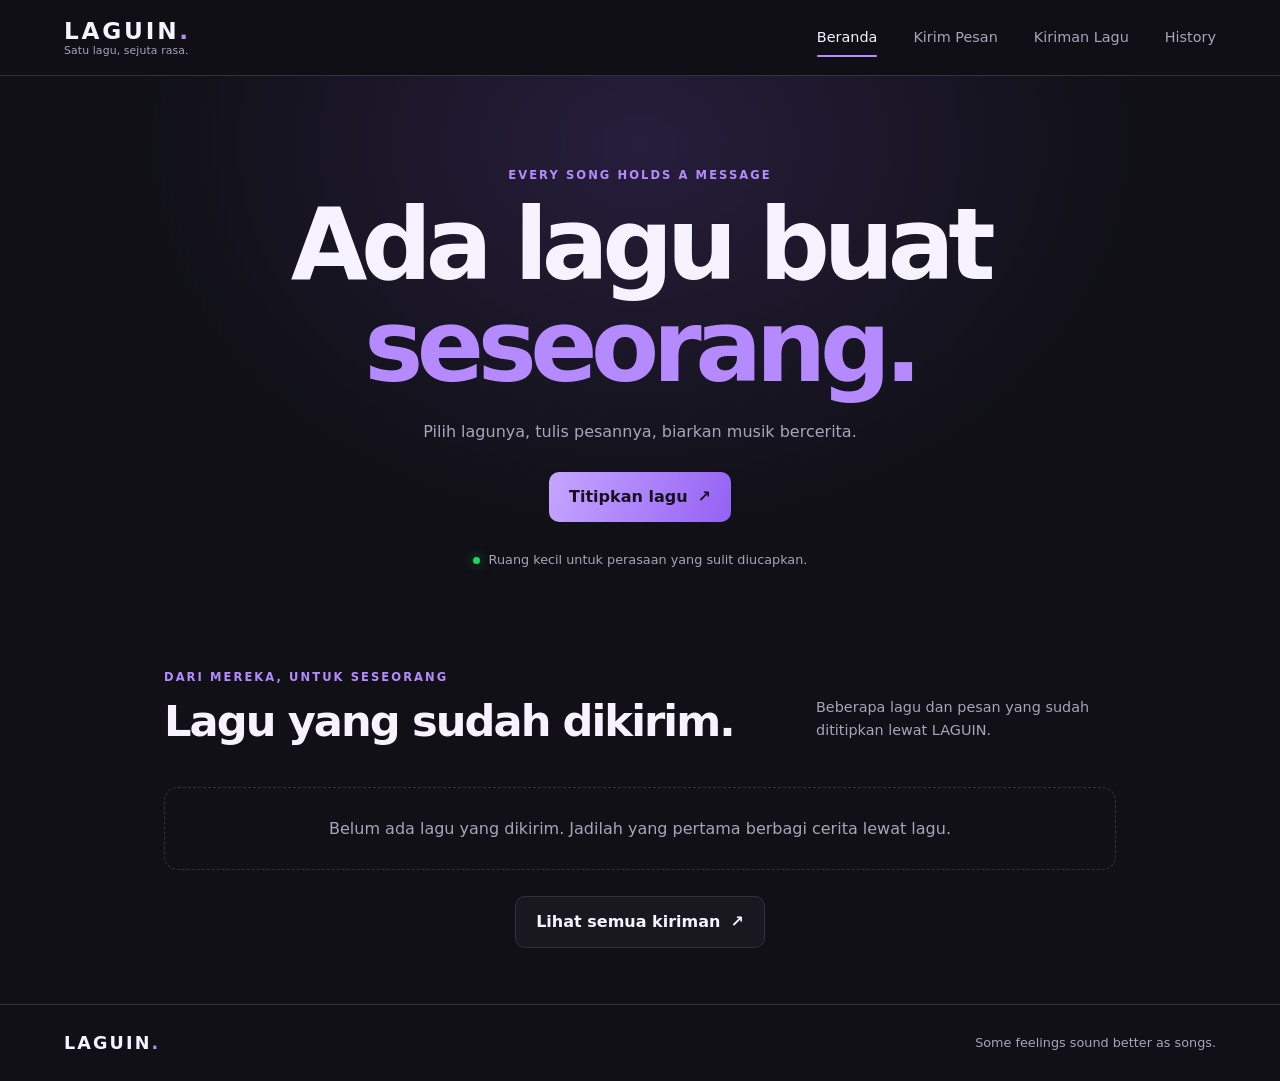
==== beranda.html @ 9c859e90 "Add files via upload" ====
<!DOCTYPE html>
<html lang="id">
<head>
  <meta charset="UTF-8">
  <meta name="viewport" content="width=device-width, initial-scale=1.0">
  <meta name="description" content="LAGUIN — titipkan pesan melalui lagu untuk seseorang.">
  <title>Beranda | LAGUIN. — Satu lagu, sejuta rasa.</title>
  <link rel="stylesheet" href="style.css">
  <script src="script.js" defer></script>
</head>
<body data-page="beranda">
<header class="site-header">
  <a class="brand" href="beranda.html" aria-label="LAGUIN Beranda">LAGUIN<span>.</span><small>Satu lagu, sejuta rasa.</small></a>
  <nav aria-label="Navigasi utama">
    <a href="beranda.html" data-nav="beranda">Beranda</a>
    <a href="kirimpesan.html" data-nav="kirimpesan">Kirim Pesan</a>
    <a href="kirimanlagu.html" data-nav="kirimanlagu">Kiriman Lagu</a>
    <a href="history.html" data-nav="history">History</a>
  </nav>
</header>
<main>
<section class="hero page-view" id="beranda" data-view="beranda">
      <p class="eyebrow">EVERY SONG HOLDS A MESSAGE</p>
      <h1>Ada lagu buat<br><span>seseorang.</span></h1>
      <p class="hero-copy">Pilih lagunya, tulis pesannya, biarkan musik bercerita.</p>
      <a class="button button-primary" href="kirimpesan.html">Titipkan lagu <span aria-hidden="true">↗</span></a>
      <div class="hero-note"><span class="pulse"></span> Ruang kecil untuk perasaan yang sulit diucapkan.</div>
    </section>
<section class="section submissions page-view home-recent" id="lagu-terbaru" data-view="beranda">
      <div class="section-heading">
        <div><p class="eyebrow">DARI MEREKA, UNTUK SESEORANG</p><h2>Lagu yang sudah dikirim.</h2></div>
        <p>Beberapa lagu dan pesan yang sudah dititipkan lewat LAGUIN.</p>
      </div>
      <div id="homeMessageResults" class="message-grid"></div>
      <p id="homeEmptyState" class="empty-state">Belum ada lagu yang dikirim. Jadilah yang pertama berbagi cerita lewat lagu.</p>
      <div class="home-recent-action"><a class="button button-secondary" href="kirimanlagu.html"  data-view-link="kiriman">Lihat semua kiriman <span aria-hidden="true">↗</span></a></div>
    </section>
</main>
<footer><a class="brand footer-brand" href="beranda.html">LAGUIN<span>.</span></a><p>Some feelings sound better as songs.</p></footer>
</body>
</html>
---- style.css ----
:root {
  color-scheme: dark;
  --bg: #101016;
  --panel: #191821;
  --panel-soft: #211e2b;
  --text: #f6f2ff;
  --muted: #aaa3ba;
  --accent: #b58aff;
  --accent-strong: #9461f4;
  --line: #34303f;
  --green: #1ed760;
}
* { box-sizing: border-box; }
html { scroll-behavior: smooth; scroll-padding-top: 90px; }
body { margin: 0; background: var(--bg); color: var(--text); font-family: Inter, ui-sans-serif, system-ui, -apple-system, BlinkMacSystemFont, "Segoe UI", sans-serif; line-height: 1.6; }
a { color: inherit; }
.site-header { min-height: 76px; padding: 16px max(5vw, 22px); display: flex; justify-content: space-between; align-items: center; gap: 24px; border-bottom: 1px solid var(--line); position: sticky; top: 0; z-index: 10; background: rgba(16,16,22,.92); backdrop-filter: blur(16px); }
.brand { font-size: 1.45rem; font-weight: 850; letter-spacing: .12em; text-decoration: none; line-height: 1.15; }
.brand > span { color: var(--accent); }
.brand small { display: block; font-size: .68rem; color: var(--muted); letter-spacing: .01em; font-weight: 450; }
nav { display: flex; gap: clamp(14px, 3vw, 36px); flex-wrap: wrap; }
nav a { text-decoration: none; color: var(--muted); font-size: .9rem; }
nav a:hover, nav a:focus-visible, nav a.active { color: var(--text); }
nav a.active { position: relative; }
nav a.active::after { content: ""; position: absolute; left: 0; right: 0; bottom: -8px; height: 2px; border-radius: 2px; background: var(--accent); }
.hero { min-height: 440px; padding: 90px 24px 72px; display: flex; flex-direction: column; align-items: center; justify-content: center; text-align: center; background: radial-gradient(ellipse at 50% 12%, rgba(150,98,244,.17), transparent 56%); }
.eyebrow { margin: 0 0 10px; color: var(--accent); font-size: .72rem; font-weight: 750; letter-spacing: .18em; }
h1 { margin: 0; font-size: clamp(3rem, 8vw, 6.2rem); line-height: 1.02; letter-spacing: -.065em; }
h1 span { color: var(--accent); }
.hero-copy { color: var(--muted); margin: 22px 0 28px; }
.button { display: inline-flex; align-items: center; justify-content: center; gap: 10px; padding: 12px 20px; border: 0; border-radius: 10px; font: inherit; font-weight: 750; text-decoration: none; cursor: pointer; transition: transform .18s ease, opacity .18s ease, background .18s ease; }
.button:hover { transform: translateY(-1px); }
.button-primary { color: #171020; background: linear-gradient(110deg, #c6a6ff, #9461f4); }
.button-primary:hover { opacity: .92; }
.hero-note { margin-top: 28px; color: var(--muted); font-size: .8rem; display: flex; align-items: center; gap: 9px; }
.pulse { width: 7px; height: 7px; border-radius: 50%; background: var(--green); box-shadow: 0 0 12px rgba(30,215,96,.55); }
.section { max-width: 1000px; margin: 0 auto; padding: 56px 24px; }
.section-heading { display: flex; justify-content: space-between; align-items: end; gap: 28px; margin-bottom: 24px; }
.section-heading h2 { font-size: clamp(1.8rem, 4vw, 2.7rem); letter-spacing: -.045em; line-height: 1.15; margin: 0; }
.section-heading > p { color: var(--muted); max-width: 300px; font-size: .9rem; margin: 0 0 4px; }
.spotify-form { display: flex; gap: 10px; }
input, textarea { width: 100%; padding: 13px 14px; background: var(--panel); color: var(--text); border: 1px solid var(--line); border-radius: 10px; font: inherit; outline: none; }
input:focus, textarea:focus { border-color: var(--accent); box-shadow: 0 0 0 3px rgba(181,138,255,.12); }
.spotify-form input { flex: 1; min-width: 0; }
.helper, .status { color: var(--muted); font-size: .82rem; }
.helper { margin: 10px 0 16px; }
.status { min-height: 1.4em; }
.player-wrap { margin: 18px 0 12px; padding: 10px; border: 1px solid var(--line); border-radius: 14px; background: var(--panel); }
.player-wrap iframe { display: block; width: 100%; border: 0; border-radius: 10px; }
.message-heading { margin-top: 62px; }
.message-form { padding: clamp(18px, 4vw, 30px); background: var(--panel); border: 1px solid var(--line); border-radius: 16px; }
.form-row { display: grid; grid-template-columns: 1fr 1fr; gap: 18px; }
.field { display: flex; flex-direction: column; gap: 8px; margin-bottom: 18px; }
.field label { font-size: .88rem; font-weight: 700; }
.field label span { color: var(--muted); font-weight: 400; }
textarea { resize: vertical; min-height: 120px; }
.field-foot { display: flex; justify-content: space-between; gap: 12px; color: var(--muted); font-size: .75rem; }
.submit-button { width: 100%; }
.message-grid { display: grid; grid-template-columns: repeat(2, minmax(0, 1fr)); gap: 16px; }
.message-card { min-width: 0; padding: 20px; border-radius: 14px; border: 1px solid var(--line); background: linear-gradient(145deg, var(--panel), #17151f); animation: appear .3s ease both; }
.message-card-top { display: flex; gap: 14px; align-items: center; }
.music-mark { flex: 0 0 68px; height: 68px; display: grid; place-items: center; border-radius: 12px; background: rgba(181,138,255,.14); color: var(--accent); font-size: 1.35rem; }
.song-cover { flex: 0 0 68px; width: 68px; height: 68px; object-fit: cover; border-radius: 10px; box-shadow: 0 5px 18px rgba(0,0,0,.25); }
.song-title { margin: 0; font-size: 1rem; overflow-wrap: anywhere; }
.song-subtitle { color: var(--muted); font-size: .82rem; margin: 2px 0 0; }
.message-text { margin: 20px 0; overflow-wrap: anywhere; white-space: pre-wrap; }
.message-meta { border-top: 1px solid var(--line); padding-top: 12px; display: flex; justify-content: space-between; gap: 10px; color: var(--muted); font-size: .78rem; }
.message-meta a { color: var(--accent); text-decoration: none; align-self: center; white-space: nowrap; }
.sender-info { display: flex; flex-direction: column; gap: 1px; min-width: 0; }
.sender-label { font-size: .62rem; letter-spacing: .15em; font-weight: 800; color: var(--accent); }
.sender-name { color: var(--text); font-size: .9rem; overflow-wrap: anywhere; }
.sender-date { font-size: .72rem; color: var(--muted); }
.empty-state { padding: 28px; text-align: center; border: 1px dashed var(--line); border-radius: 14px; color: var(--muted); }
.storage-note { color: var(--muted); font-size: .76rem; margin-top: 18px; }
footer { border-top: 1px solid var(--line); padding: 28px 5vw; display: flex; justify-content: space-between; align-items: center; gap: 20px; color: var(--muted); }
.footer-brand { color: var(--text); font-size: 1.1rem; }
footer p { font-size: .8rem; margin: 0; }
.sr-only { position: absolute; width: 1px; height: 1px; padding: 0; margin: -1px; overflow: hidden; clip: rect(0,0,0,0); white-space: nowrap; border: 0; }
[hidden] { display: none !important; }
@keyframes appear { from { opacity: 0; transform: translateY(8px); } to { opacity: 1; transform: translateY(0); } }
@media (max-width: 650px) {
  .site-header { align-items: flex-start; flex-direction: column; gap: 12px; }
  nav { gap: 18px; }
  .hero { min-height: 390px; padding-top: 68px; }
  .section { padding: 42px 18px; }
  .section-heading { align-items: flex-start; flex-direction: column; gap: 10px; }
  .spotify-form { flex-direction: column; }
  .form-row, .message-grid { grid-template-columns: 1fr; gap: 0; }
  footer { align-items: flex-start; flex-direction: column; }
}
@media (prefers-reduced-motion: reduce) {
  html { scroll-behavior: auto; }
  *, *::before, *::after { animation-duration: .01ms !important; transition-duration: .01ms !important; }
}

.home-recent { padding-top: 26px; }
.home-recent-action { display: flex; justify-content: center; margin-top: 26px; }
.button-secondary { color: var(--text); border: 1px solid var(--line); background: rgba(255,255,255,.035); }
.button-secondary:hover { background: rgba(255,255,255,.08); }


.message-actions { display: flex; align-items: center; gap: 14px; flex-wrap: wrap; justify-content: flex-end; }
.delete-message-button { border: 1px solid rgba(255, 105, 125, .35); background: rgba(255, 105, 125, .08); color: #ff9aa9; border-radius: 8px; padding: 7px 10px; font: inherit; font-size: .78rem; cursor: pointer; }
.delete-message-button:hover { background: rgba(255, 105, 125, .16); }
.delete-message-button:focus-visible { outline: 2px solid var(--accent); outline-offset: 3px; }
@media (max-width: 520px) { .message-meta { align-items: flex-start; } .message-actions { flex-direction: column; align-items: flex-end; gap: 8px; } }

/* Dialog konfirmasi hapus — hanya digunakan dari halaman History. */
.delete-dialog-overlay { position: fixed; inset: 0; z-index: 1000; display: grid; place-items: center; padding: 20px; background: rgba(5, 5, 12, .76); backdrop-filter: blur(8px); animation: deleteFadeIn .18s ease-out; }
.delete-dialog { width: min(100%, 440px); padding: 30px; border: 1px solid rgba(255, 105, 125, .28); border-radius: 22px; background: linear-gradient(145deg, #201b28, #14131b 72%); box-shadow: 0 24px 90px rgba(0, 0, 0, .48); text-align: center; animation: deleteRiseIn .22s ease-out; }
.delete-dialog-icon { display: grid; place-items: center; width: 54px; height: 54px; margin: 0 auto 18px; border: 1px solid rgba(255, 105, 125, .3); border-radius: 18px; background: rgba(255, 105, 125, .1); color: #ff8799; font-size: 1.8rem; font-weight: 800; }
.delete-dialog .eyebrow { margin-bottom: 8px; color: #ff9aa9; letter-spacing: .16em; font-size: .72rem; }
.delete-dialog h2 { margin: 0 0 12px; color: #f7f2ff; font-size: clamp(1.35rem, 4vw, 1.7rem); }
.delete-dialog-copy { margin: 0; color: #b8b1c7; line-height: 1.7; font-size: .95rem; overflow-wrap: anywhere; }
.delete-dialog-song { color: #f6efff; }
.delete-dialog-actions { display: flex; justify-content: center; gap: 12px; margin-top: 26px; }
.delete-dialog-actions .button { min-height: 44px; }
.button-danger { border: 1px solid #ff657d; background: #d9415c; color: #fff; }
.button-danger:hover { background: #ed4d69; box-shadow: 0 8px 24px rgba(217, 65, 92, .24); }
.delete-dialog button:focus-visible { outline: 2px solid #c39aff; outline-offset: 3px; }
@keyframes deleteFadeIn { from { opacity: 0; } to { opacity: 1; } }
@keyframes deleteRiseIn { from { opacity: 0; transform: translateY(10px) scale(.98); } to { opacity: 1; transform: translateY(0) scale(1); } }
@media (max-width: 420px) { .delete-dialog { padding: 24px 18px; } .delete-dialog-actions { flex-direction: column-reverse; } .delete-dialog-actions .button { width: 100%; } }
@media (prefers-reduced-motion: reduce) { .delete-dialog-overlay, .delete-dialog { animation: none; } }
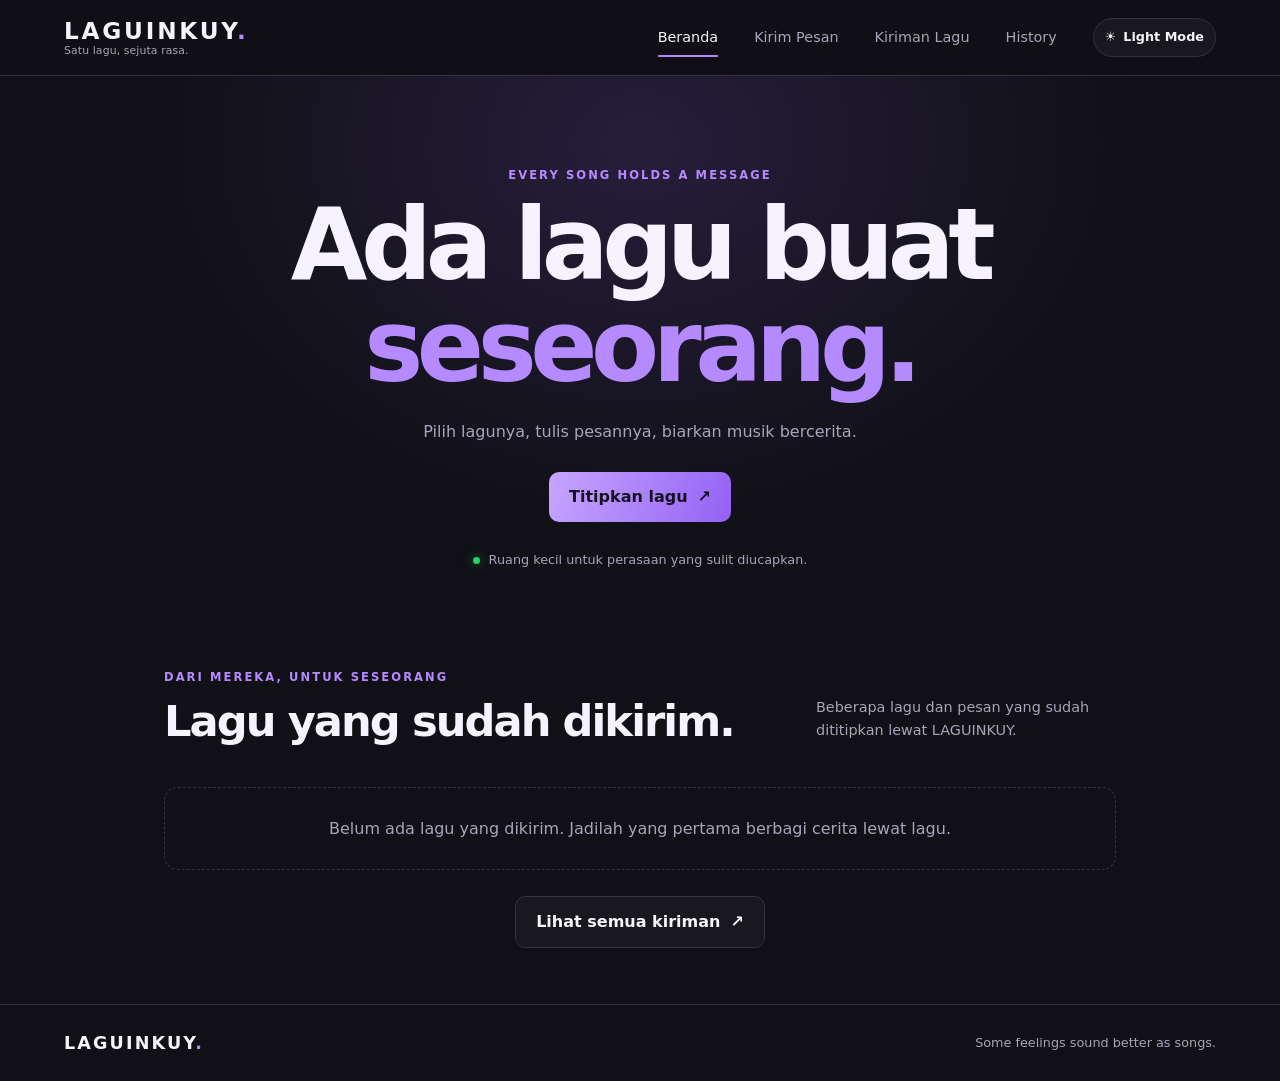
==== commit d6d675e6: "Add files via upload" ====
--- a/beranda.html
+++ b/beranda.html
@@ -4,18 +4,19 @@
   <meta charset="UTF-8">
   <meta name="viewport" content="width=device-width, initial-scale=1.0">
   <meta name="description" content="LAGUIN — titipkan pesan melalui lagu untuk seseorang.">
-  <title>Beranda | LAGUIN. — Satu lagu, sejuta rasa.</title>
+  <title>Beranda | LAGUINKUY. — Satu lagu, sejuta rasa.</title>
   <link rel="stylesheet" href="style.css">
   <script src="script.js" defer></script>
 </head>
 <body data-page="beranda">
 <header class="site-header">
-  <a class="brand" href="beranda.html" aria-label="LAGUIN Beranda">LAGUIN<span>.</span><small>Satu lagu, sejuta rasa.</small></a>
+  <a class="brand" href="beranda.html" aria-label="LAGUIN Beranda">LAGUINKUY<span>.</span><small>Satu lagu, sejuta rasa.</small></a>
   <nav aria-label="Navigasi utama">
     <a href="beranda.html" data-nav="beranda">Beranda</a>
     <a href="kirimpesan.html" data-nav="kirimpesan">Kirim Pesan</a>
     <a href="kirimanlagu.html" data-nav="kirimanlagu">Kiriman Lagu</a>
     <a href="history.html" data-nav="history">History</a>
+    <button class="theme-toggle" type="button" data-theme-toggle aria-label="Ganti ke mode terang">☀️ <span>Light Mode</span></button>
   </nav>
 </header>
 <main>
@@ -29,13 +30,13 @@
 <section class="section submissions page-view home-recent" id="lagu-terbaru" data-view="beranda">
       <div class="section-heading">
         <div><p class="eyebrow">DARI MEREKA, UNTUK SESEORANG</p><h2>Lagu yang sudah dikirim.</h2></div>
-        <p>Beberapa lagu dan pesan yang sudah dititipkan lewat LAGUIN.</p>
+        <p>Beberapa lagu dan pesan yang sudah dititipkan lewat LAGUINKUY.</p>
       </div>
       <div id="homeMessageResults" class="message-grid"></div>
       <p id="homeEmptyState" class="empty-state">Belum ada lagu yang dikirim. Jadilah yang pertama berbagi cerita lewat lagu.</p>
       <div class="home-recent-action"><a class="button button-secondary" href="kirimanlagu.html"  data-view-link="kiriman">Lihat semua kiriman <span aria-hidden="true">↗</span></a></div>
     </section>
 </main>
-<footer><a class="brand footer-brand" href="beranda.html">LAGUIN<span>.</span></a><p>Some feelings sound better as songs.</p></footer>
+<footer><a class="brand footer-brand" href="beranda.html">LAGUINKUY<span>.</span></a><p>Some feelings sound better as songs.</p></footer>
 </body>
 </html>
--- a/style.css
+++ b/style.css
@@ -122,3 +122,31 @@
 @keyframes deleteRiseIn { from { opacity: 0; transform: translateY(10px) scale(.98); } to { opacity: 1; transform: translateY(0) scale(1); } }
 @media (max-width: 420px) { .delete-dialog { padding: 24px 18px; } .delete-dialog-actions { flex-direction: column-reverse; } .delete-dialog-actions .button { width: 100%; } }
 @media (prefers-reduced-motion: reduce) { .delete-dialog-overlay, .delete-dialog { animation: none; } }
+
+
+/* Tema terang: nilai default tetap dark mode agar tampilan awal tidak berubah. */
+:root[data-theme="light"] {
+  color-scheme: light;
+  --bg: #f7f6fb;
+  --panel: #ffffff;
+  --panel-soft: #eeebf5;
+  --text: #211b2b;
+  --muted: #716a80;
+  --accent: #8050d9;
+  --accent-strong: #6e3cc6;
+  --line: #e1dce9;
+  --green: #168d48;
+}
+:root[data-theme="light"] .site-header { background: rgba(247,246,251,.92); }
+:root[data-theme="light"] .hero { background: radial-gradient(ellipse at 50% 12%, rgba(150,98,244,.12), transparent 56%); }
+:root[data-theme="light"] .message-card { background: linear-gradient(145deg, var(--panel), #f1eef7); }
+:root[data-theme="light"] .button-secondary { background: rgba(30,20,50,.035); }
+:root[data-theme="light"] .button-secondary:hover { background: rgba(30,20,50,.08); }
+:root[data-theme="light"] .delete-dialog { background: linear-gradient(145deg, #ffffff, #f4f0fa 72%); }
+:root[data-theme="light"] .delete-dialog h2 { color: #211b2b; }
+:root[data-theme="light"] .delete-dialog-copy { color: #716a80; }
+:root[data-theme="light"] .delete-dialog-song { color: #211b2b; }
+.theme-toggle { display: inline-flex; align-items: center; justify-content: center; gap: 7px; padding: 8px 11px; border: 1px solid var(--line); border-radius: 999px; background: var(--panel); color: var(--text); font: inherit; font-size: .8rem; font-weight: 700; cursor: pointer; white-space: nowrap; transition: background .18s ease, transform .18s ease; }
+.theme-toggle:hover { transform: translateY(-1px); background: var(--panel-soft); }
+.theme-toggle:focus-visible { outline: 2px solid var(--accent); outline-offset: 3px; }
+nav { align-items: center; }
